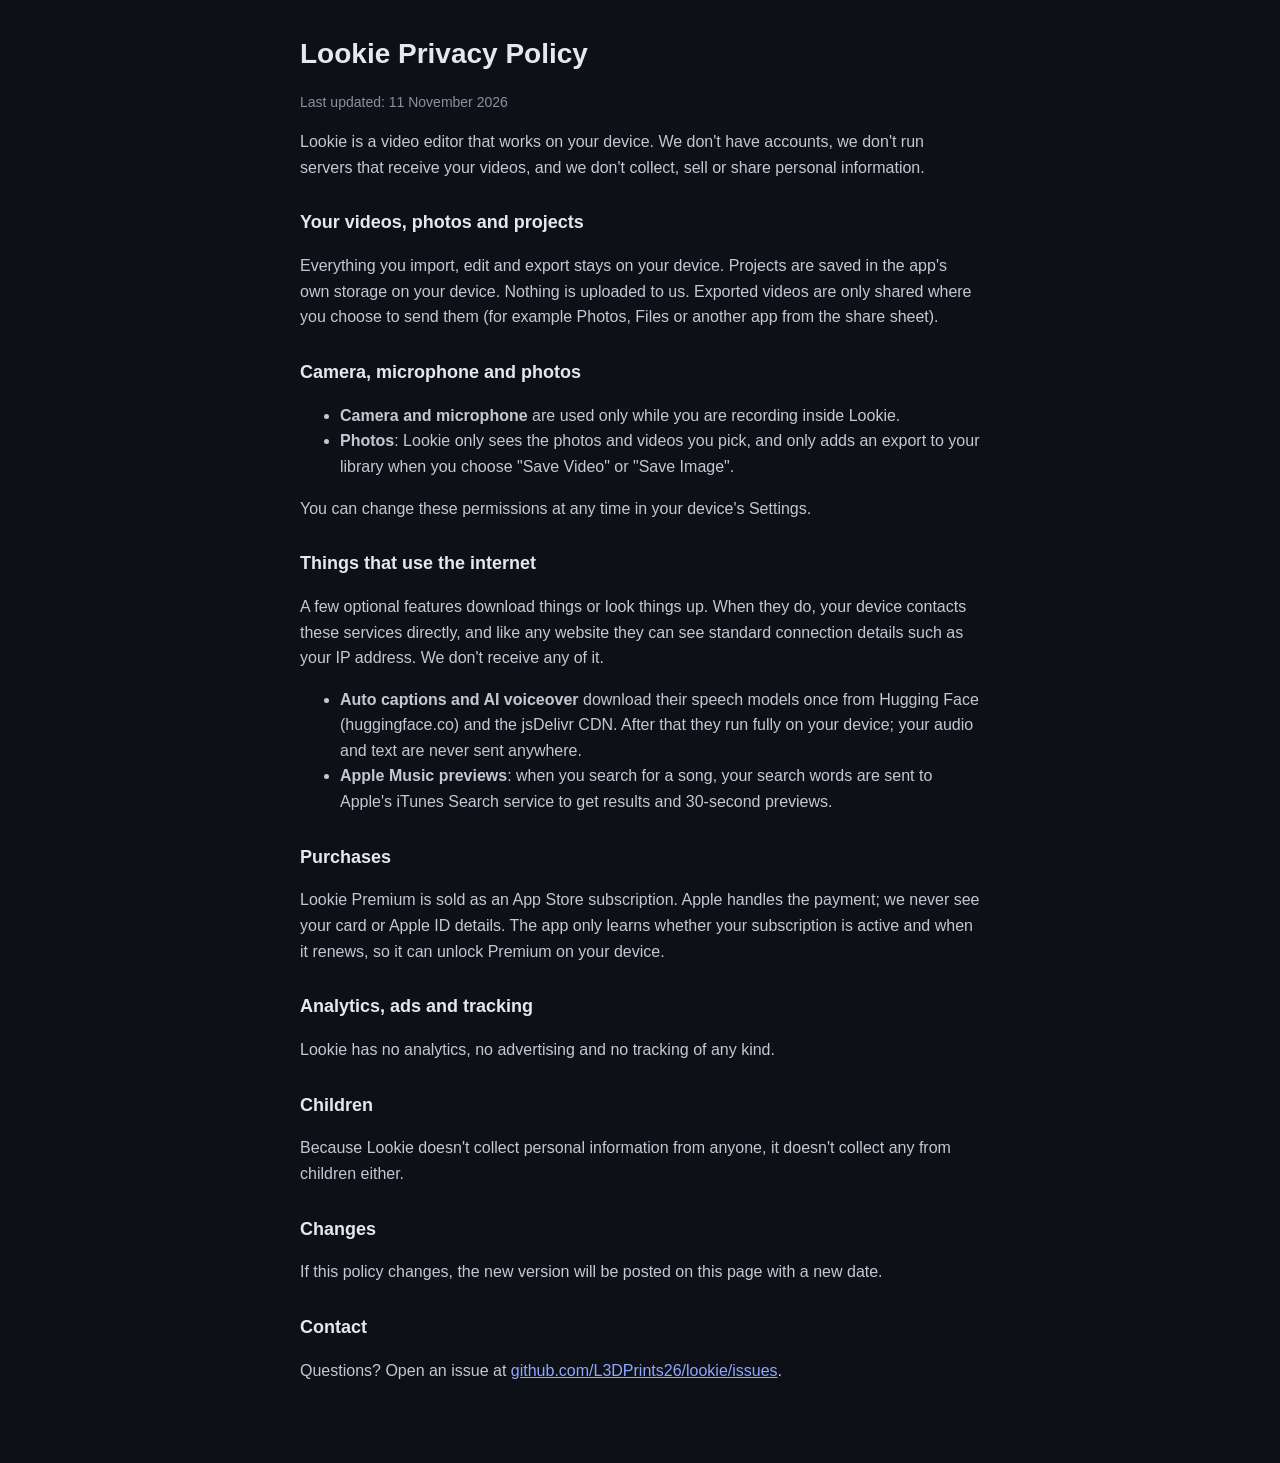
==== privacy.html @ aabb141c "Add privacy policy page" ====
<!doctype html>
<html lang="en">
<head>
<meta charset="utf-8">
<meta name="viewport" content="width=device-width, initial-scale=1">
<title>Lookie Privacy Policy</title>
<style>
  :root { color-scheme: dark; }
  body { margin: 0; background: #0d1016; color: #e6e8ee; font: 16px/1.6 -apple-system, BlinkMacSystemFont, "Segoe UI", Roboto, sans-serif; }
  main { max-width: 680px; margin: 0 auto; padding: 32px 16px 64px; }
  h1 { font-size: 28px; margin: 0 0 4px; }
  h2 { font-size: 18px; margin: 28px 0 6px; }
  p, li { color: #c4c8d2; }
  .muted { color: #8a90a0; font-size: 14px; }
  a { color: #8fa8ff; }
</style>
</head>
<body>
<main>
  <h1>Lookie Privacy Policy</h1>
  <p class="muted">Last updated: 11 November 2026</p>

  <p>Lookie is a video editor that works on your device. We don't have accounts, we don't run
  servers that receive your videos, and we don't collect, sell or share personal information.</p>

  <h2>Your videos, photos and projects</h2>
  <p>Everything you import, edit and export stays on your device. Projects are saved in the app's
  own storage on your device. Nothing is uploaded to us. Exported videos are only shared where you
  choose to send them (for example Photos, Files or another app from the share sheet).</p>

  <h2>Camera, microphone and photos</h2>
  <ul>
    <li><b>Camera and microphone</b> are used only while you are recording inside Lookie.</li>
    <li><b>Photos</b>: Lookie only sees the photos and videos you pick, and only adds an export to
    your library when you choose "Save Video" or "Save Image".</li>
  </ul>
  <p>You can change these permissions at any time in your device's Settings.</p>

  <h2>Things that use the internet</h2>
  <p>A few optional features download things or look things up. When they do, your device
  contacts these services directly, and like any website they can see standard connection details
  such as your IP address. We don't receive any of it.</p>
  <ul>
    <li><b>Auto captions and AI voiceover</b> download their speech models once from Hugging Face
    (huggingface.co) and the jsDelivr CDN. After that they run fully on your device; your audio
    and text are never sent anywhere.</li>
    <li><b>Apple Music previews</b>: when you search for a song, your search words are sent to
    Apple's iTunes Search service to get results and 30-second previews.</li>
  </ul>

  <h2>Purchases</h2>
  <p>Lookie Premium is sold as an App Store subscription. Apple handles the payment; we never see
  your card or Apple ID details. The app only learns whether your subscription is active and when it
  renews, so it can unlock Premium on your device.</p>

  <h2>Analytics, ads and tracking</h2>
  <p>Lookie has no analytics, no advertising and no tracking of any kind.</p>

  <h2>Children</h2>
  <p>Because Lookie doesn't collect personal information from anyone, it doesn't collect any from
  children either.</p>

  <h2>Changes</h2>
  <p>If this policy changes, the new version will be posted on this page with a new date.</p>

  <h2>Contact</h2>
  <p>Questions? Open an issue at <a href="https://github.com/L3DPrints26/lookie/issues">github.com/L3DPrints26/lookie/issues</a>.</p>
</main>
</body>
</html>
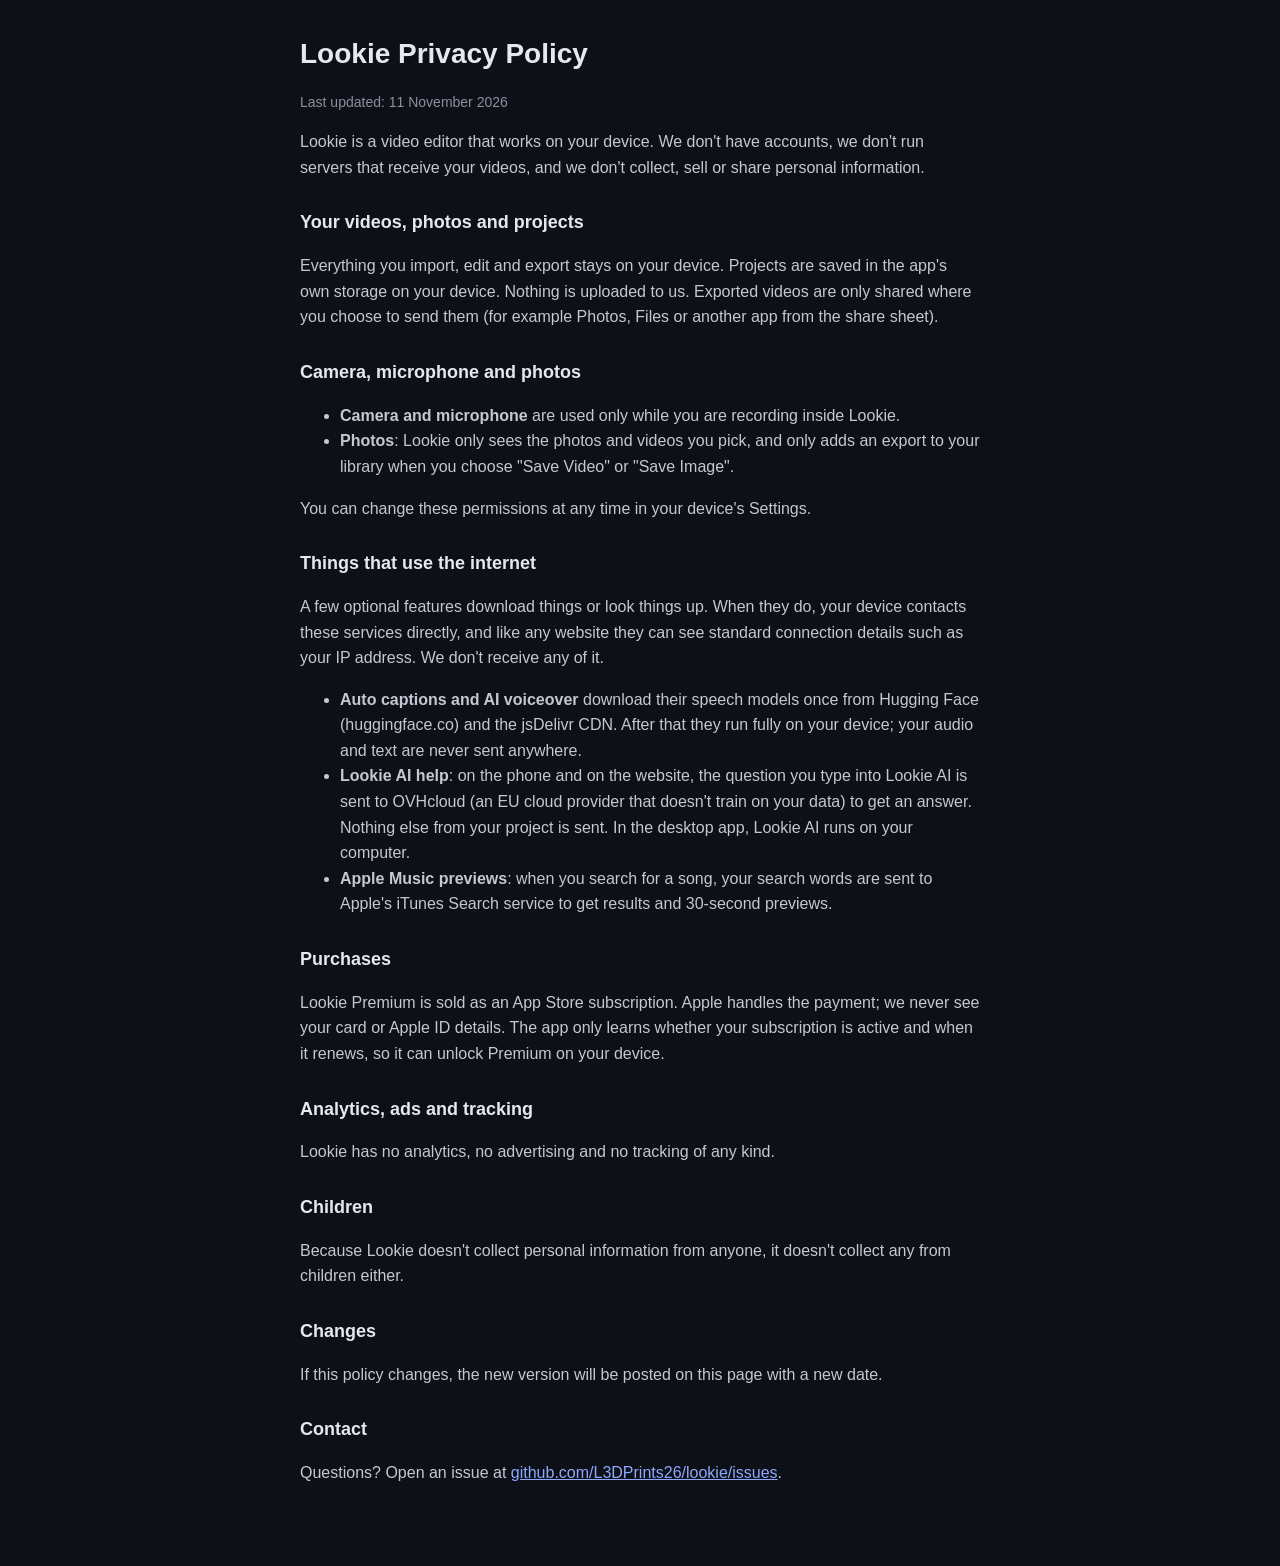
==== commit 82673315: "Privacy: mention Lookie AI online help" ====
--- a/privacy.html
+++ b/privacy.html
@@ -44,6 +44,9 @@
     <li><b>Auto captions and AI voiceover</b> download their speech models once from Hugging Face
     (huggingface.co) and the jsDelivr CDN. After that they run fully on your device; your audio
     and text are never sent anywhere.</li>
+    <li><b>Lookie AI help</b>: on the phone and on the website, the question you type into Lookie AI
+    is sent to OVHcloud (an EU cloud provider that doesn't train on your data) to get an answer.
+    Nothing else from your project is sent. In the desktop app, Lookie AI runs on your computer.</li>
     <li><b>Apple Music previews</b>: when you search for a song, your search words are sent to
     Apple's iTunes Search service to get results and 30-second previews.</li>
   </ul>
